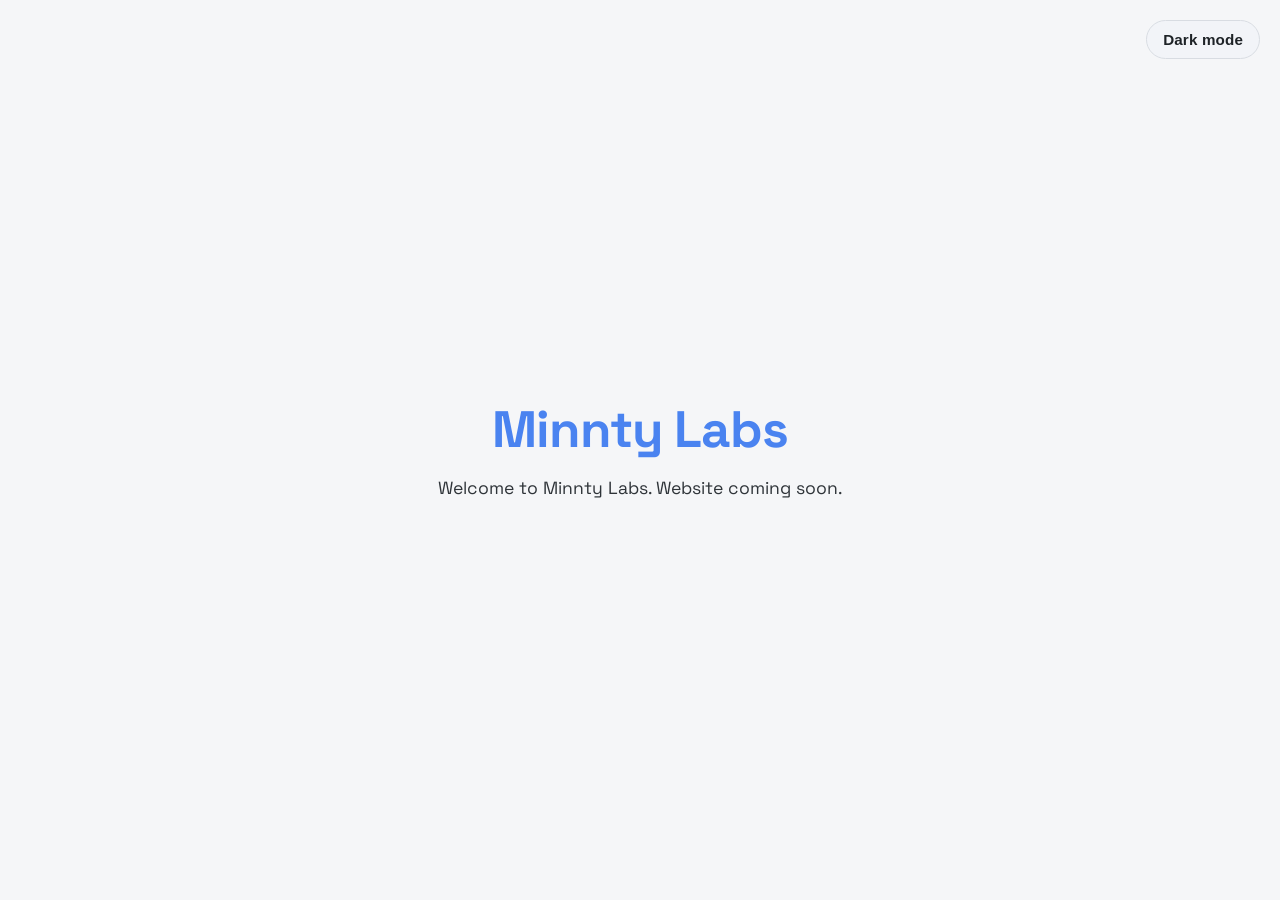
==== index.html @ 69beddfa "first commit" ====
<!doctype html>
<html lang="en">
  <head>
    <meta charset="utf-8" />
    <meta name="viewport" content="width=device-width, initial-scale=1" />
    <title>Minnty Labs</title>
    <link rel="preconnect" href="https://fonts.googleapis.com" />
    <link rel="preconnect" href="https://fonts.gstatic.com" crossorigin />
    <link
      href="https://fonts.googleapis.com/css2?family=Space+Grotesk:wght@400;600;700&display=swap"
      rel="stylesheet"
    />
    <link rel="icon" href="favicon.svg" type="image/svg+xml" />
    <link rel="stylesheet" href="styles.css" />
  </head>
  <body>
    <button class="theme-toggle" type="button" aria-pressed="false">
      Dark mode
    </button>
    <main class="hero">
      <h1>Minnty Labs</h1>
      <p>Welcome to Minnty Labs. Website coming soon.</p>
    </main>
    <script>
      const button = document.querySelector(".theme-toggle");
      const body = document.body;

      const setTheme = (mode) => {
        body.dataset.theme = mode;
        const isDark = mode === "dark";
        button.setAttribute("aria-pressed", String(isDark));
        button.textContent = isDark ? "Light mode" : "Dark mode";
      };

      button.addEventListener("click", () => {
        const next = body.dataset.theme === "dark" ? "light" : "dark";
        setTheme(next);
      });

      setTheme("light");
    </script>
  </body>
</html>
---- styles.css ----
:root {
  color-scheme: light;
  --bg: #f5f6f8;
  --text: #2f3439;
  --heading: #4a83f0;
  --button-bg: #f2f4f8;
  --button-text: #1e2327;
  --button-border: #d8dce2;
}

body[data-theme="dark"] {
  color-scheme: dark;
  --bg: #0f1215;
  --text: #d5d8dc;
  --heading: #4a83f0;
  --button-bg: #1a1f25;
  --button-text: #f2f4f7;
  --button-border: #2a3138;
}

* {
  box-sizing: border-box;
}

body {
  margin: 0;
  min-height: 100vh;
  display: grid;
  place-items: center;
  background: var(--bg);
  color: var(--text);
  font-family: "Space Grotesk", "Segoe UI", sans-serif;
  text-rendering: optimizeLegibility;
}

.hero {
  text-align: center;
  padding: 48px 24px;
  max-width: 720px;
}

h1 {
  margin: 0 0 12px;
  font-size: clamp(2.4rem, 4vw, 3.6rem);
  letter-spacing: -0.02em;
  color: var(--heading);
}

p {
  margin: 0;
  font-size: 1.1rem;
  line-height: 1.6;
}

.theme-toggle {
  position: fixed;
  top: 20px;
  right: 20px;
  border-radius: 999px;
  border: 1px solid var(--button-border);
  background: var(--button-bg);
  color: var(--button-text);
  padding: 10px 16px;
  font-size: 0.95rem;
  font-weight: 600;
  letter-spacing: 0.01em;
  cursor: pointer;
  transition: transform 0.2s ease, background 0.2s ease, color 0.2s ease;
}

.theme-toggle:hover {
  transform: translateY(-1px);
}

.theme-toggle:focus-visible {
  outline: 2px solid var(--heading);
  outline-offset: 2px;
}
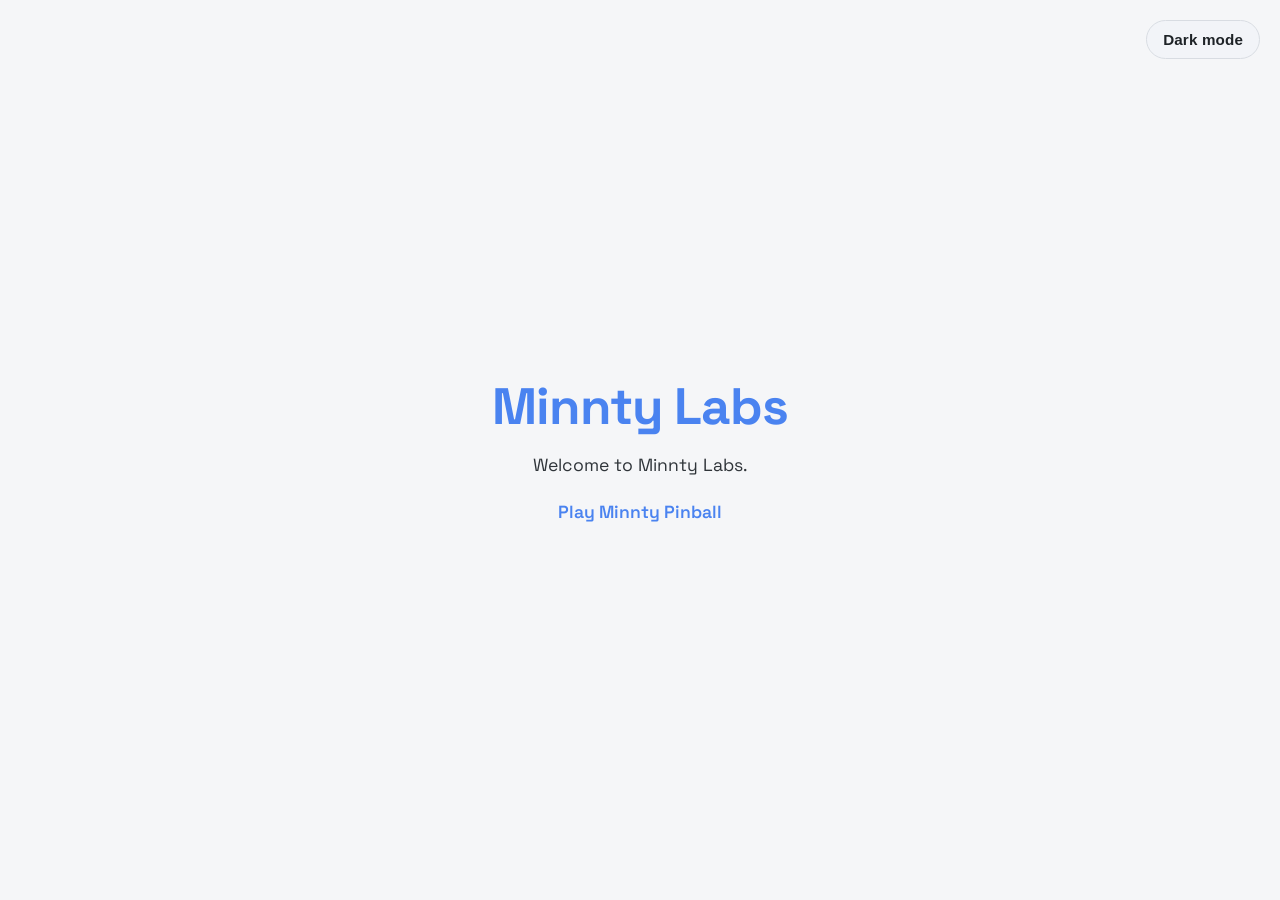
==== commit 5559f415: "Publish pinball game and link it from the home page - Remove "Website coming soon"; add a "Play Minn" ====
--- a/index.html
+++ b/index.html
@@ -19,7 +19,8 @@
     </button>
     <main class="hero">
       <h1>Minnty Labs</h1>
-      <p>Welcome to Minnty Labs. Website coming soon.</p>
+      <p>Welcome to Minnty Labs.</p>
+      <p><a class="game-link" href="pinball/">Play Minnty Pinball</a></p>
     </main>
     <script>
       const button = document.querySelector(".theme-toggle");
--- a/styles.css
+++ b/styles.css
@@ -52,6 +52,27 @@
   line-height: 1.6;
 }
 
+.hero p + p {
+  margin-top: 18px;
+}
+
+.game-link {
+  color: var(--heading);
+  font-weight: 600;
+  text-decoration: none;
+  border-bottom: 2px solid transparent;
+  transition: border-color 0.2s ease;
+}
+
+.game-link:hover {
+  border-bottom-color: var(--heading);
+}
+
+.game-link:focus-visible {
+  outline: 2px solid var(--heading);
+  outline-offset: 3px;
+}
+
 .theme-toggle {
   position: fixed;
   top: 20px;
